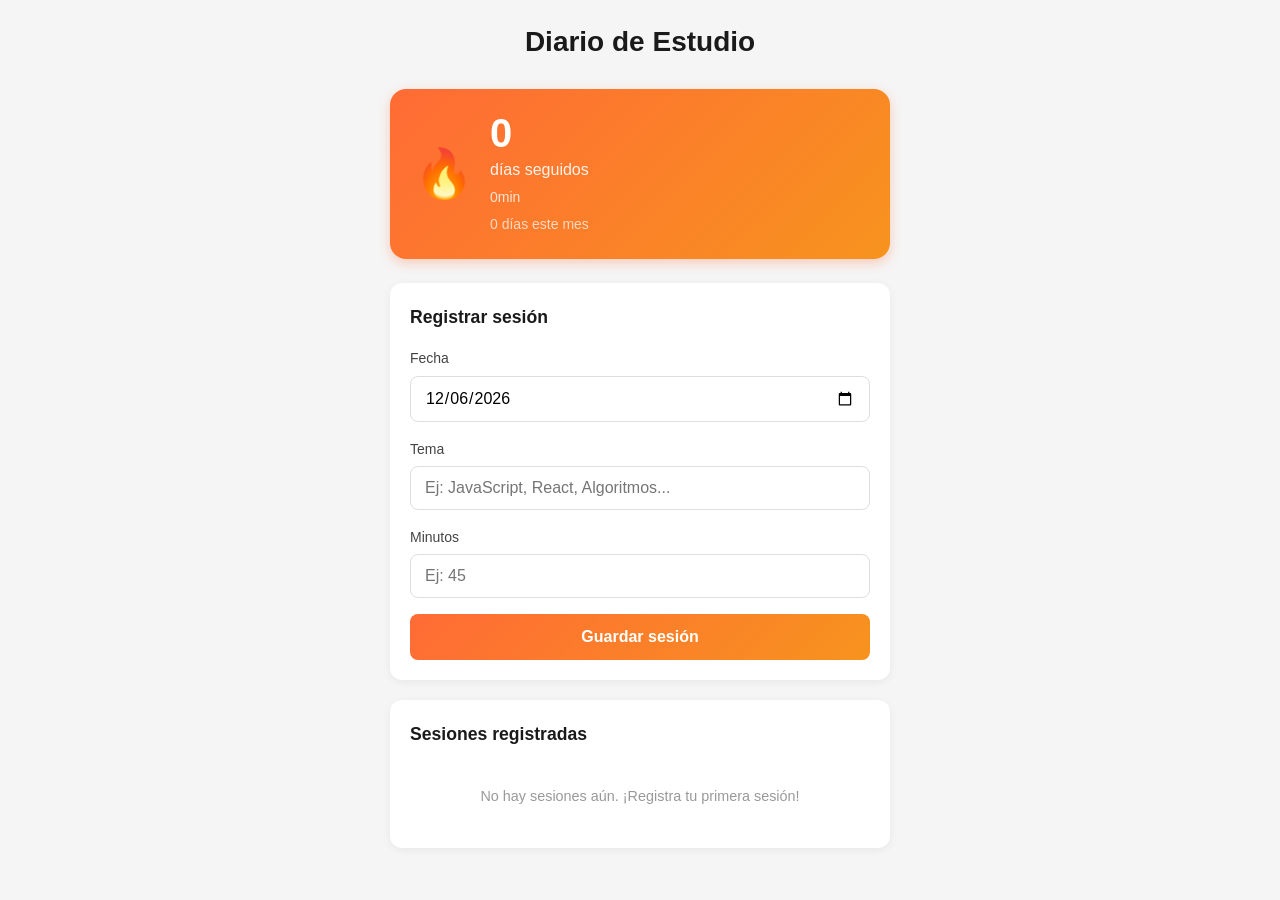
==== Clase2/Ejemplo/index.html @ 39f34b84 "inicio clase 2" ====
<!DOCTYPE html>
<html lang="es">
<head>
    <meta charset="UTF-8">
    <meta name="viewport" content="width=device-width, initial-scale=1.0">
    <title>Diario de Estudio</title>
    <link rel="stylesheet" href="styles.css">
</head>
<body>
    <div class="container">
        <header>
            <h1>Diario de Estudio</h1>
        </header>

        <section class="streak-section">
            <div class="streak-card">
                <span class="streak-fire">🔥</span>
                <div class="streak-info">
                    <span class="streak-number" id="streakNumber">0</span>
                    <span class="streak-label">días seguidos</span>
                    <span class="streak-total" id="streakTotal">0h 0min</span>
                    <span class="streak-month" id="streakMonth">0 días este mes</span>
                </div>
            </div>
        </section>

        <section class="form-section">
            <h2>Registrar sesión</h2>
            <form id="sessionForm">
                <div class="form-group">
                    <label for="date">Fecha</label>
                    <input type="date" id="date" name="date" required max="">
                </div>
                <div class="form-group">
                    <label for="topic">Tema</label>
                    <input type="text" id="topic" name="topic" placeholder="Ej: JavaScript, React, Algoritmos..." required>
                </div>
                <div class="form-group">
                    <label for="minutes">Minutos</label>
                    <input type="number" id="minutes" name="minutes" min="1" placeholder="Ej: 45" required>
                </div>
                <button type="submit" class="btn-primary">Guardar sesión</button>
            </form>
        </section>

        <section class="sessions-section">
            <h2>Sesiones registradas</h2>
            <ul id="sessionsList" class="sessions-list"></ul>
            <p id="emptyMessage" class="empty-message" hidden>No hay sesiones aún. ¡Registra tu primera sesión!</p>
        </section>
    </div>

    <script src="app.js"></script>
</body>
</html>
---- Clase2/Ejemplo/styles.css ----
* {
    margin: 0;
    padding: 0;
    box-sizing: border-box;
}

body {
    font-family: -apple-system, BlinkMacSystemFont, 'Segoe UI', Roboto, Oxygen, Ubuntu, sans-serif;
    background-color: #f5f5f5;
    color: #333;
    line-height: 1.6;
    min-height: 100vh;
    padding: 20px 10px;
}

.container {
    max-width: 500px;
    margin: 0 auto;
}

header {
    text-align: center;
    margin-bottom: 24px;
}

header h1 {
    font-size: 1.75rem;
    font-weight: 600;
    color: #1a1a1a;
}

.streak-section {
    margin-bottom: 24px;
}

.streak-card {
    background: linear-gradient(135deg, #ff6b35 0%, #f7931e 100%);
    border-radius: 16px;
    padding: 24px;
    display: flex;
    align-items: center;
    gap: 16px;
    box-shadow: 0 4px 12px rgba(255, 107, 53, 0.3);
}

.streak-fire {
    font-size: 3rem;
}

.streak-info {
    display: flex;
    flex-direction: column;
}

.streak-number {
    font-size: 2.5rem;
    font-weight: 700;
    color: white;
    line-height: 1;
}

.streak-label {
    font-size: 1rem;
    color: rgba(255, 255, 255, 0.9);
    margin-top: 4px;
}

.streak-total {
    font-size: 0.875rem;
    color: rgba(255, 255, 255, 0.8);
    margin-top: 4px;
}

.streak-month {
    font-size: 0.875rem;
    color: rgba(255, 255, 255, 0.7);
    margin-top: 4px;
}

.form-section,
.sessions-section {
    background: white;
    border-radius: 12px;
    padding: 20px;
    margin-bottom: 20px;
    box-shadow: 0 2px 8px rgba(0, 0, 0, 0.06);
}

.form-section h2,
.sessions-section h2 {
    font-size: 1.1rem;
    font-weight: 600;
    margin-bottom: 16px;
    color: #1a1a1a;
}

.form-group {
    margin-bottom: 16px;
}

.form-group label {
    display: block;
    font-size: 0.875rem;
    font-weight: 500;
    margin-bottom: 6px;
    color: #444;
}

.form-group input {
    width: 100%;
    padding: 12px 14px;
    border: 1px solid #ddd;
    border-radius: 8px;
    font-size: 1rem;
    font-family: inherit;
    transition: border-color 0.2s, box-shadow 0.2s;
}

.form-group input:focus {
    outline: none;
    border-color: #ff6b35;
    box-shadow: 0 0 0 3px rgba(255, 107, 53, 0.15);
}

.btn-primary {
    width: 100%;
    padding: 14px;
    background: linear-gradient(135deg, #ff6b35 0%, #f7931e 100%);
    color: white;
    border: none;
    border-radius: 8px;
    font-size: 1rem;
    font-weight: 600;
    font-family: inherit;
    cursor: pointer;
    transition: transform 0.1s, box-shadow 0.2s;
}

.btn-primary:hover {
    box-shadow: 0 4px 12px rgba(255, 107, 53, 0.4);
}

.btn-primary:active {
    transform: scale(0.98);
}

.sessions-list {
    list-style: none;
}

.session-item {
    display: flex;
    justify-content: space-between;
    align-items: center;
    padding: 14px 0;
    border-bottom: 1px solid #eee;
}

.session-item:last-child {
    border-bottom: none;
}

.session-info {
    display: flex;
    flex-direction: column;
    gap: 4px;
}

.session-date {
    font-size: 0.875rem;
    color: #666;
}

.session-topic {
    font-weight: 500;
    color: #1a1a1a;
}

.session-minutes {
    background: #fff3eb;
    color: #ff6b35;
    padding: 4px 10px;
    border-radius: 20px;
    font-size: 0.8rem;
    font-weight: 600;
    white-space: nowrap;
}

.btn-delete {
    background: none;
    border: none;
    color: #ccc;
    font-size: 1.25rem;
    line-height: 1;
    cursor: pointer;
    padding: 4px 8px;
    border-radius: 4px;
    transition: color 0.2s, background-color 0.2s;
    margin-left: 12px;
}

.btn-delete:hover {
    color: #ff6b35;
    background-color: #fff3eb;
}

.btn-delete:focus {
    outline: none;
    box-shadow: 0 0 0 2px rgba(255, 107, 53, 0.4);
}

.empty-message {
    text-align: center;
    color: #999;
    padding: 20px;
    font-size: 0.9rem;
}
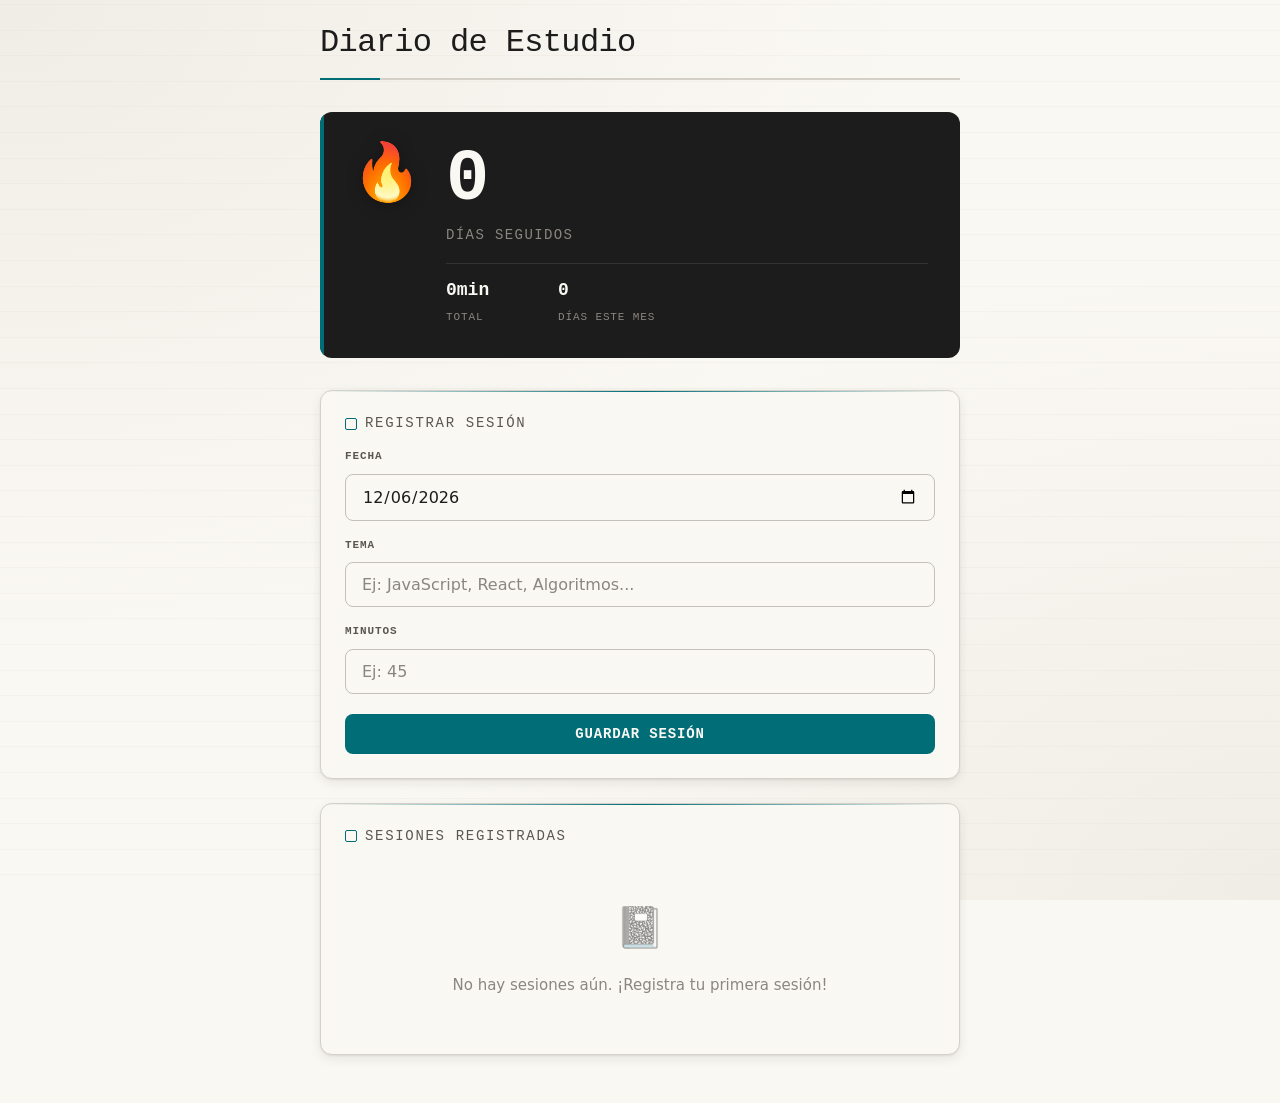
==== commit 444b6d0a: "cont clase 2" ====
--- a/Clase2/Ejemplo/index.html
+++ b/Clase2/Ejemplo/index.html
@@ -14,12 +14,20 @@
 
         <section class="streak-section">
             <div class="streak-card">
-                <span class="streak-fire">🔥</span>
+                <span class="streak-fire" aria-hidden="true">🔥</span>
                 <div class="streak-info">
                     <span class="streak-number" id="streakNumber">0</span>
                     <span class="streak-label">días seguidos</span>
-                    <span class="streak-total" id="streakTotal">0h 0min</span>
-                    <span class="streak-month" id="streakMonth">0 días este mes</span>
+                    <div class="streak-meta">
+                        <div class="streak-stat">
+                            <span class="streak-stat-value" id="streakTotal">0h 0min</span>
+                            <span class="streak-stat-label">Total</span>
+                        </div>
+                        <div class="streak-stat">
+                            <span class="streak-stat-value" id="streakMonth">0</span>
+                            <span class="streak-stat-label">Días este mes</span>
+                        </div>
+                    </div>
                 </div>
             </div>
         </section>
--- a/Clase2/Ejemplo/styles.css
+++ b/Clase2/Ejemplo/styles.css
@@ -1,217 +1,566 @@
-* {
-    margin: 0;
-    padding: 0;
-    box-sizing: border-box;
+/* ============================================================
+   Diario de Estudio — Field Notebook Design System
+   ============================================================ */
+
+/* --- Color Tokens --- */
+:root {
+  --paper: #FAF8F3;
+  --paper-dark: #F0EDE6;
+  --ink: #1C1C1C;
+  --ink-muted: #5A5650;
+  --ink-light: #8A8680;
+  --accent: #006D77;
+  --accent-soft: #E0F2F3;
+  --rule: #D4D0C8;
+  --rule-strong: #C4C0B8;
+  --shadow: rgba(28, 28, 28, 0.08);
+  --shadow-strong: rgba(28, 28, 28, 0.12);
+  --danger: #B83B3B;
+  --danger-soft: #FDEAEB;
+  
+  --radius-sm: 4px;
+  --radius-md: 8px;
+  --radius-lg: 12px;
+  
+  --space-1: 4px;
+  --space-2: 8px;
+  --space-3: 12px;
+  --space-4: 16px;
+  --space-5: 24px;
+  --space-6: 32px;
+  --space-7: 48px;
+  
+  --font-mono: ui-monospace, SFMono-Regular, 'SF Mono', Menlo, Consolas, 'Liberation Mono', monospace;
+  --font-ui: system-ui, -apple-system, BlinkMacSystemFont, 'Segoe UI', Roboto, 'Helvetica Neue', Arial, sans-serif;
+}
+
+/* --- Reset & Base --- */
+*, *::before, *::after {
+  box-sizing: border-box;
+  margin: 0;
+  padding: 0;
+}
+
+html {
+  font-size: 16px;
+  -webkit-text-size-adjust: 100%;
 }
 
 body {
-    font-family: -apple-system, BlinkMacSystemFont, 'Segoe UI', Roboto, Oxygen, Ubuntu, sans-serif;
-    background-color: #f5f5f5;
-    color: #333;
-    line-height: 1.6;
-    min-height: 100vh;
-    padding: 20px 10px;
+  font-family: var(--font-ui);
+  background: var(--paper);
+  color: var(--ink);
+  line-height: 1.6;
+  min-height: 100vh;
+  padding: var(--space-5) var(--space-3);
+  
+  /* Subtle paper texture via gradient noise */
+  background-image: 
+    radial-gradient(ellipse at top left, var(--paper-dark) 0%, transparent 50%),
+    radial-gradient(ellipse at bottom right, var(--paper-dark) 0%, transparent 50%);
+  background-attachment: fixed;
+}
+
+/* Ruled paper lines on body for notebook feel */
+body::before {
+  content: "";
+  position: fixed;
+  inset: 0;
+  background-image: repeating-linear-gradient(
+    0deg,
+    transparent,
+    transparent calc(1.6rem - 1px),
+    var(--rule) calc(1.6rem - 1px),
+    var(--rule) 1.6rem
+  );
+  opacity: 0.15;
+  pointer-events: none;
+  z-index: 0;
 }
 
 .container {
-    max-width: 500px;
-    margin: 0 auto;
-}
-
+  max-width: 640px;
+  margin: 0 auto;
+  position: relative;
+  z-index: 1;
+}
+
+/* ============================================================
+   Typography Scale
+   ============================================================ */
+h1, h2, h3 {
+  font-weight: 600;
+  line-height: 1.2;
+  color: var(--ink);
+}
+
+h1 { font-size: clamp(1.75rem, 4vw, 2.25rem); }
+h2 { font-size: clamp(1.125rem, 2.5vw, 1.25rem); }
+h3 { font-size: clamp(1rem, 2vw, 1.125rem); }
+
+/* ============================================================
+   Header — Notebook Title
+   ============================================================ */
 header {
-    text-align: center;
-    margin-bottom: 24px;
+  margin-bottom: var(--space-6);
+  padding-bottom: var(--space-4);
+  border-bottom: 2px solid var(--rule);
+  position: relative;
+}
+
+header::after {
+  content: "";
+  position: absolute;
+  bottom: -2px;
+  left: 0;
+  width: 60px;
+  height: 2px;
+  background: var(--accent);
 }
 
 header h1 {
-    font-size: 1.75rem;
-    font-weight: 600;
-    color: #1a1a1a;
-}
-
+  font-family: var(--font-mono);
+  font-weight: 500;
+  letter-spacing: -0.02em;
+  font-size: clamp(1.5rem, 3.5vw, 2rem);
+}
+
+/* ============================================================
+   Streak Hero — The Counter
+   ============================================================ */
 .streak-section {
-    margin-bottom: 24px;
+  margin-bottom: var(--space-6);
 }
 
 .streak-card {
-    background: linear-gradient(135deg, #ff6b35 0%, #f7931e 100%);
-    border-radius: 16px;
-    padding: 24px;
-    display: flex;
-    align-items: center;
-    gap: 16px;
-    box-shadow: 0 4px 12px rgba(255, 107, 53, 0.3);
+  background: var(--ink);
+  border-radius: var(--radius-lg);
+  padding: var(--space-6);
+  display: grid;
+  grid-template-columns: auto 1fr;
+  gap: var(--space-5);
+  align-items: start;
+  position: relative;
+  overflow: hidden;
+}
+
+/* Accent bar on left */
+.streak-card::before {
+  content: "";
+  position: absolute;
+  left: 0;
+  top: 0;
+  bottom: 0;
+  width: 4px;
+  background: var(--accent);
 }
 
 .streak-fire {
-    font-size: 3rem;
+  font-size: clamp(2.5rem, 5vw, 3.5rem);
+  line-height: 1;
+  filter: drop-shadow(0 2px 8px rgba(0, 0, 0, 0.3));
+  animation: flicker 2s ease-in-out infinite;
+}
+
+@keyframes flicker {
+  0%, 100% { opacity: 1; transform: scale(1) rotate(-2deg); }
+  50% { opacity: 0.85; transform: scale(1.02) rotate(2deg); }
 }
 
 .streak-info {
-    display: flex;
-    flex-direction: column;
+  display: grid;
+  gap: var(--space-2);
 }
 
 .streak-number {
-    font-size: 2.5rem;
-    font-weight: 700;
-    color: white;
-    line-height: 1;
+  font-family: var(--font-mono);
+  font-size: clamp(3rem, 8vw, 4.5rem);
+  font-weight: 700;
+  color: var(--paper);
+  line-height: 1;
+  letter-spacing: -0.03em;
 }
 
 .streak-label {
-    font-size: 1rem;
-    color: rgba(255, 255, 255, 0.9);
-    margin-top: 4px;
-}
-
-.streak-total {
-    font-size: 0.875rem;
-    color: rgba(255, 255, 255, 0.8);
-    margin-top: 4px;
-}
-
-.streak-month {
-    font-size: 0.875rem;
-    color: rgba(255, 255, 255, 0.7);
-    margin-top: 4px;
-}
-
+  font-family: var(--font-mono);
+  font-size: clamp(0.75rem, 1.5vw, 0.875rem);
+  color: var(--ink-light);
+  text-transform: uppercase;
+  letter-spacing: 0.1em;
+  font-weight: 500;
+}
+
+.streak-meta {
+  display: flex;
+  flex-wrap: wrap;
+  gap: var(--space-3);
+  margin-top: var(--space-2);
+  padding-top: var(--space-3);
+  border-top: 1px solid rgba(255, 255, 255, 0.1);
+}
+
+.streak-stat {
+  display: flex;
+  flex-direction: column;
+  gap: var(--space-1);
+  min-width: 100px;
+}
+
+.streak-stat-value {
+  font-family: var(--font-mono);
+  font-size: 1.125rem;
+  font-weight: 600;
+  color: var(--paper);
+}
+
+.streak-stat-label {
+  font-family: var(--font-mono);
+  font-size: 0.6875rem;
+  color: var(--ink-light);
+  text-transform: uppercase;
+  letter-spacing: 0.08em;
+}
+
+/* ============================================================
+   Sections — Notebook Pages
+   ============================================================ */
 .form-section,
 .sessions-section {
-    background: white;
-    border-radius: 12px;
-    padding: 20px;
-    margin-bottom: 20px;
-    box-shadow: 0 2px 8px rgba(0, 0, 0, 0.06);
+  background: var(--paper);
+  border: 1px solid var(--rule);
+  border-radius: var(--radius-lg);
+  padding: var(--space-5);
+  margin-bottom: var(--space-5);
+  box-shadow: 
+    0 1px 2px var(--shadow),
+    0 4px 12px var(--shadow);
+  position: relative;
+}
+
+.form-section::before,
+.sessions-section::before {
+  content: "";
+  position: absolute;
+  top: 0;
+  left: 0;
+  right: 0;
+  height: 1px;
+  background: linear-gradient(90deg, transparent, var(--accent), transparent);
 }
 
 .form-section h2,
 .sessions-section h2 {
-    font-size: 1.1rem;
-    font-weight: 600;
-    margin-bottom: 16px;
-    color: #1a1a1a;
-}
-
+  font-family: var(--font-mono);
+  font-weight: 500;
+  font-size: 0.875rem;
+  text-transform: uppercase;
+  letter-spacing: 0.12em;
+  color: var(--ink-muted);
+  margin-bottom: var(--space-4);
+  display: flex;
+  align-items: center;
+  gap: var(--space-2);
+}
+
+.form-section h2::before,
+.sessions-section h2::before {
+  content: "";
+  width: 12px;
+  height: 12px;
+  border: 1.5px solid var(--accent);
+  border-radius: 2px;
+  flex-shrink: 0;
+}
+
+/* ============================================================
+   Form — Entry Fields
+   ============================================================ */
 .form-group {
-    margin-bottom: 16px;
+  margin-bottom: var(--space-4);
 }
 
 .form-group label {
-    display: block;
-    font-size: 0.875rem;
-    font-weight: 500;
-    margin-bottom: 6px;
-    color: #444;
+  display: block;
+  font-family: var(--font-mono);
+  font-size: 0.6875rem;
+  font-weight: 600;
+  text-transform: uppercase;
+  letter-spacing: 0.08em;
+  color: var(--ink-muted);
+  margin-bottom: var(--space-2);
 }
 
 .form-group input {
-    width: 100%;
-    padding: 12px 14px;
-    border: 1px solid #ddd;
-    border-radius: 8px;
-    font-size: 1rem;
-    font-family: inherit;
-    transition: border-color 0.2s, box-shadow 0.2s;
+  width: 100%;
+  padding: var(--space-3) var(--space-4);
+  border: 1.5px solid var(--rule-strong);
+  border-radius: var(--radius-md);
+  font-family: var(--font-ui);
+  font-size: 1rem;
+  color: var(--ink);
+  background: var(--paper);
+  transition: border-color 0.15s ease, box-shadow 0.15s ease, background-color 0.15s ease;
+}
+
+.form-group input::placeholder {
+  color: var(--ink-light);
+  font-weight: 400;
+}
+
+.form-group input:hover {
+  border-color: var(--ink-light);
 }
 
 .form-group input:focus {
-    outline: none;
-    border-color: #ff6b35;
-    box-shadow: 0 0 0 3px rgba(255, 107, 53, 0.15);
+  outline: none;
+  border-color: var(--accent);
+  box-shadow: 0 0 0 3px var(--accent-soft);
+  background: #FFF;
+}
+
+.form-group input:disabled {
+  opacity: 0.5;
+  cursor: not-allowed;
 }
 
 .btn-primary {
-    width: 100%;
-    padding: 14px;
-    background: linear-gradient(135deg, #ff6b35 0%, #f7931e 100%);
-    color: white;
-    border: none;
-    border-radius: 8px;
-    font-size: 1rem;
-    font-weight: 600;
-    font-family: inherit;
-    cursor: pointer;
-    transition: transform 0.1s, box-shadow 0.2s;
+  width: 100%;
+  padding: var(--space-3) var(--space-5);
+  background: var(--accent);
+  color: var(--paper);
+  border: none;
+  border-radius: var(--radius-md);
+  font-family: var(--font-mono);
+  font-size: 0.875rem;
+  font-weight: 600;
+  text-transform: uppercase;
+  letter-spacing: 0.06em;
+  cursor: pointer;
+  transition: background-color 0.15s ease, transform 0.05s ease, box-shadow 0.15s ease;
+  margin-top: var(--space-1);
 }
 
 .btn-primary:hover {
-    box-shadow: 0 4px 12px rgba(255, 107, 53, 0.4);
+  background: #005a63;
 }
 
 .btn-primary:active {
-    transform: scale(0.98);
-}
-
+  transform: scale(0.99);
+}
+
+.btn-primary:focus-visible {
+  outline: none;
+  box-shadow: 0 0 0 3px var(--accent-soft), 0 0 0 6px var(--accent);
+}
+
+/* ============================================================
+   Sessions List — Log Entries
+   ============================================================ */
 .sessions-list {
-    list-style: none;
+  list-style: none;
 }
 
 .session-item {
-    display: flex;
-    justify-content: space-between;
-    align-items: center;
-    padding: 14px 0;
-    border-bottom: 1px solid #eee;
+  display: grid;
+  grid-template-columns: auto 1fr auto;
+  gap: var(--space-3) var(--space-4);
+  align-items: center;
+  padding: var(--space-3) 0;
+  border-bottom: 1px dashed var(--rule);
+  transition: background-color 0.15s ease;
+  border-radius: var(--radius-sm);
+  margin: 0 calc(var(--space-3) * -1);
+  padding-left: var(--space-3);
+  padding-right: var(--space-3);
 }
 
 .session-item:last-child {
-    border-bottom: none;
+  border-bottom: none;
+}
+
+.session-item:hover {
+  background: var(--accent-soft);
+}
+
+.session-marker {
+  width: 8px;
+  height: 8px;
+  border-radius: 50%;
+  background: var(--accent);
+  flex-shrink: 0;
+  box-shadow: 0 0 0 2px var(--paper);
 }
 
 .session-info {
-    display: flex;
-    flex-direction: column;
-    gap: 4px;
+  display: grid;
+  gap: var(--space-1);
+  min-width: 0;
 }
 
 .session-date {
-    font-size: 0.875rem;
-    color: #666;
+  font-family: var(--font-mono);
+  font-size: 0.75rem;
+  color: var(--ink-light);
+  font-weight: 500;
 }
 
 .session-topic {
-    font-weight: 500;
-    color: #1a1a1a;
+  font-weight: 500;
+  color: var(--ink);
+  word-break: break-word;
 }
 
 .session-minutes {
-    background: #fff3eb;
-    color: #ff6b35;
-    padding: 4px 10px;
-    border-radius: 20px;
-    font-size: 0.8rem;
-    font-weight: 600;
-    white-space: nowrap;
+  font-family: var(--font-mono);
+  font-size: 0.75rem;
+  font-weight: 600;
+  color: var(--accent);
+  background: var(--accent-soft);
+  padding: var(--space-1) var(--space-3);
+  border-radius: var(--radius-sm);
+  white-space: nowrap;
+  justify-self: end;
 }
 
 .btn-delete {
-    background: none;
-    border: none;
-    color: #ccc;
-    font-size: 1.25rem;
-    line-height: 1;
-    cursor: pointer;
-    padding: 4px 8px;
-    border-radius: 4px;
-    transition: color 0.2s, background-color 0.2s;
-    margin-left: 12px;
+  background: transparent;
+  border: none;
+  color: var(--ink-light);
+  font-size: 1.25rem;
+  line-height: 1;
+  cursor: pointer;
+  padding: var(--space-2);
+  border-radius: var(--radius-sm);
+  transition: color 0.15s ease, background-color 0.15s ease;
+  opacity: 0;
+  transform: translateX(8px);
+}
+
+.session-item:hover .btn-delete,
+.btn-delete:focus-visible {
+  opacity: 1;
+  transform: translateX(0);
 }
 
 .btn-delete:hover {
-    color: #ff6b35;
-    background-color: #fff3eb;
-}
-
-.btn-delete:focus {
-    outline: none;
-    box-shadow: 0 0 0 2px rgba(255, 107, 53, 0.4);
-}
-
+  color: var(--danger);
+  background: var(--danger-soft);
+}
+
+.btn-delete:focus-visible {
+  outline: none;
+  box-shadow: 0 0 0 2px var(--danger);
+}
+
+/* ============================================================
+   Empty State
+   ============================================================ */
 .empty-message {
+  text-align: center;
+  color: var(--ink-light);
+  padding: var(--space-6) var(--space-3);
+  font-size: 0.9375rem;
+  line-height: 1.7;
+}
+
+.empty-message::before {
+  content: "📓";
+  display: block;
+  font-size: 2.5rem;
+  margin-bottom: var(--space-3);
+  opacity: 0.5;
+}
+
+/* ============================================================
+   Responsive
+   ============================================================ */
+@media (max-width: 480px) {
+  body {
+    padding: var(--space-3) var(--space-2);
+  }
+  
+  .form-section,
+  .sessions-section {
+    padding: var(--space-4);
+    border-radius: var(--radius-md);
+  }
+  
+  .streak-card {
+    grid-template-columns: 1fr;
+    gap: var(--space-4);
     text-align: center;
-    color: #999;
-    padding: 20px;
-    font-size: 0.9rem;
+  }
+  
+  .streak-card::before {
+    display: none;
+  }
+  
+  .streak-fire {
+    justify-self: center;
+  }
+  
+  .streak-meta {
+    justify-content: center;
+  }
+  
+  .session-item {
+    grid-template-columns: auto 1fr;
+    grid-template-rows: auto auto;
+    grid-template-areas: 
+      "marker info"
+      "marker minutes";
+  }
+  
+  .session-marker {
+    grid-area: marker;
+  }
+  
+  .session-info {
+    grid-area: info;
+  }
+  
+  .session-minutes {
+    grid-area: minutes;
+    justify-self: start;
+  }
+  
+  .btn-delete {
+    opacity: 1;
+    transform: none;
+  }
+}
+
+/* ============================================================
+   Reduced Motion
+   ============================================================ */
+@media (prefers-reduced-motion: reduce) {
+  .streak-fire {
+    animation: none;
+  }
+  
+  *,
+  *::before,
+  *::after {
+    transition-duration: 0.01ms !important;
+    animation-duration: 0.01ms !important;
+  }
+}
+
+/* ============================================================
+   Focus Visible Polyfill (for keyboard nav)
+   ============================================================ */
+:focus:not(:focus-visible) {
+  outline: none;
+}
+
+:focus-visible {
+  outline: 2px solid var(--accent);
+  outline-offset: 2px;
+}
+
+button:focus-visible,
+input:focus-visible,
+a:focus-visible {
+  outline: 2px solid var(--accent);
+  outline-offset: 2px;
 }
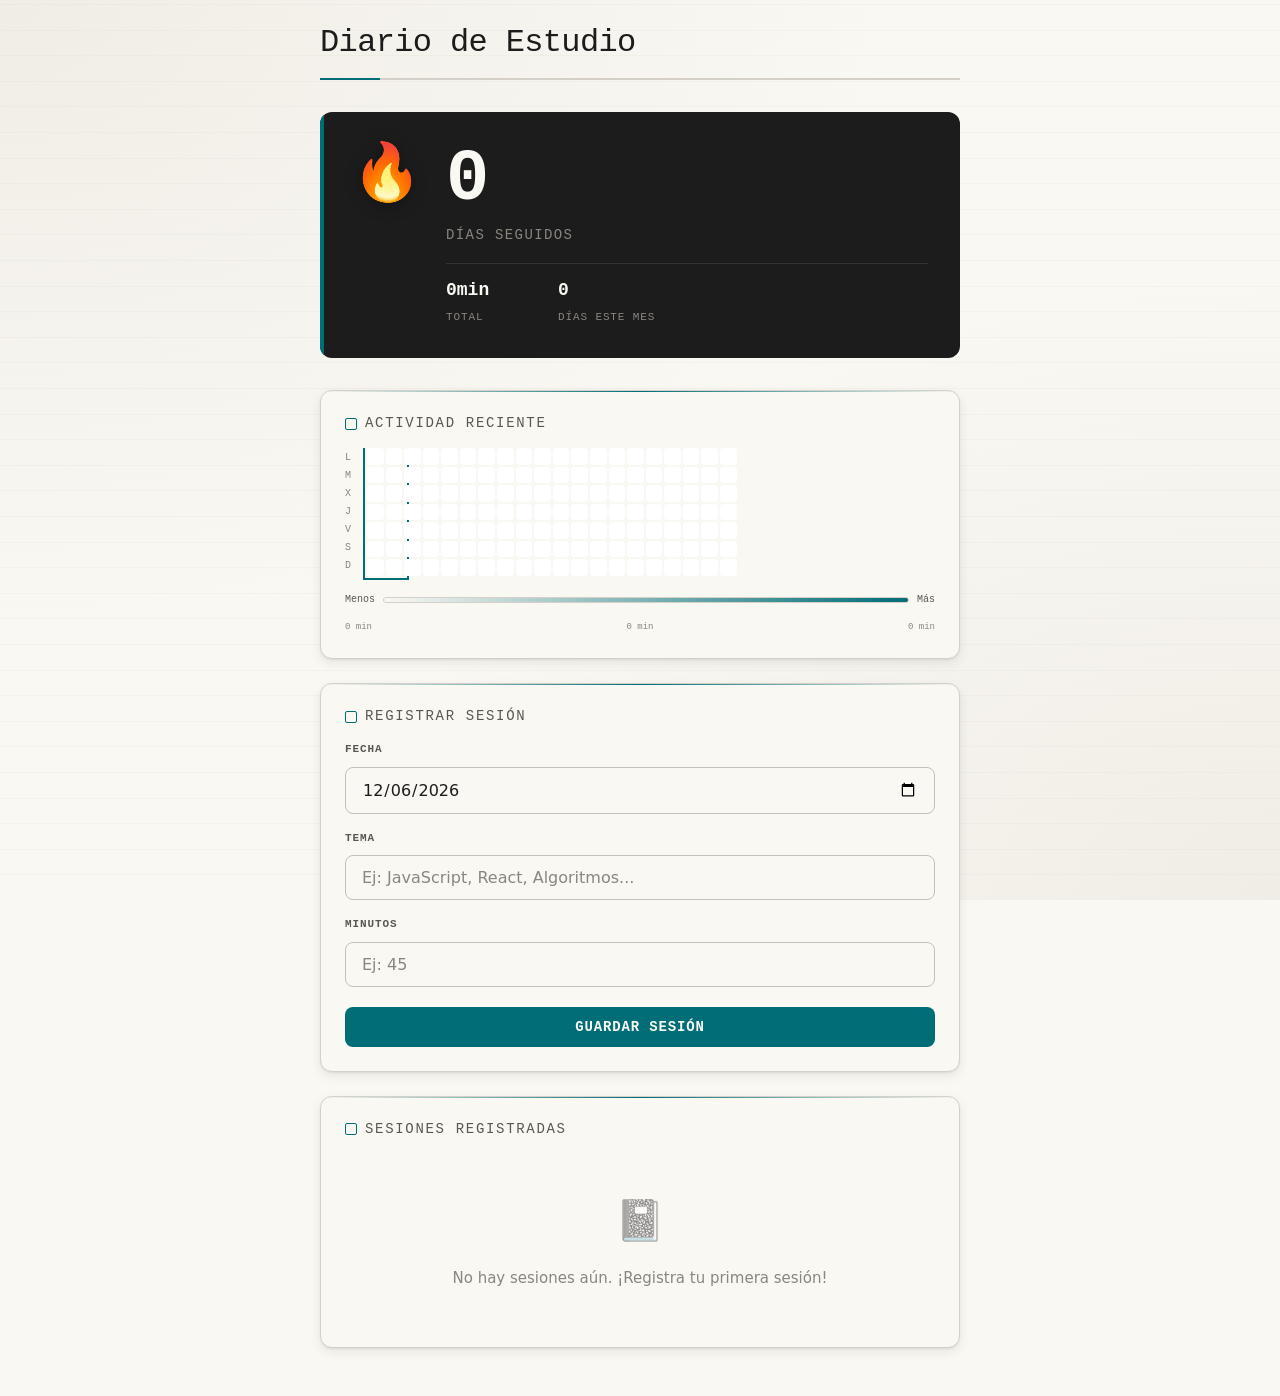
==== commit 04d17844: "init clase 3" ====
--- a/Clase2/Ejemplo/index.html
+++ b/Clase2/Ejemplo/index.html
@@ -32,6 +32,27 @@
             </div>
         </section>
 
+        <section class="heatmap-section" aria-label="Mapa de calor de actividad de 20 semanas">
+            <h2>Actividad reciente</h2>
+            <div class="heatmap-wrapper">
+                <!-- Eje vertical: días L M X J V S D -->
+                <div class="heatmap-y-axis" aria-hidden="true">
+                    <span>L</span><span>M</span><span>X</span><span>J</span><span>V</span><span>S</span><span>D</span>
+                </div>
+                <!-- Grid del mapa -->
+                <div class="heatmap-grid" role="grid" tabindex="0" aria-roledescription="mapa de calor" aria-label="Mapa de calor de 20 semanas, navega con flechas">
+                    <!-- 140 <button class="heatmap-day"> generados por JS -->
+                </div>
+            </div>
+            <!-- Leyenda RF-6 -->
+            <div class="heatmap-legend" aria-hidden="true">
+                <span class="heatmap-legend-label">Menos</span>
+                <div class="heatmap-legend-gradient"></div>
+                <span class="heatmap-legend-label">Más</span>
+                <div class="heatmap-legend-ticks" aria-hidden="true"></div>
+            </div>
+        </section>
+
         <section class="form-section">
             <h2>Registrar sesión</h2>
             <form id="sessionForm">
--- a/Clase2/Ejemplo/styles.css
+++ b/Clase2/Ejemplo/styles.css
@@ -563,4 +563,221 @@
 a:focus-visible {
   outline: 2px solid var(--accent);
   outline-offset: 2px;
+}
+
+/* ============================================================
+   Heatmap — Mapa de calor de 20 semanas
+   ============================================================ */
+.heatmap-section {
+  background: var(--paper);
+  border: 1px solid var(--rule);
+  border-radius: var(--radius-lg);
+  padding: var(--space-5);
+  margin-bottom: var(--space-5);
+  box-shadow: 
+    0 1px 2px var(--shadow),
+    0 4px 12px var(--shadow);
+  position: relative;
+}
+
+.heatmap-section::before {
+  content: "";
+  position: absolute;
+  top: 0;
+  left: 0;
+  right: 0;
+  height: 1px;
+  background: linear-gradient(90deg, transparent, var(--accent), transparent);
+}
+
+.heatmap-section h2 {
+  font-family: var(--font-mono);
+  font-weight: 500;
+  font-size: 0.875rem;
+  text-transform: uppercase;
+  letter-spacing: 0.12em;
+  color: var(--ink-muted);
+  margin-bottom: var(--space-4);
+  display: flex;
+  align-items: center;
+  gap: var(--space-2);
+}
+
+.heatmap-section h2::before {
+  content: "";
+  width: 12px;
+  height: 12px;
+  border: 1.5px solid var(--accent);
+  border-radius: 2px;
+  flex-shrink: 0;
+}
+
+.heatmap-wrapper {
+  display: flex;
+  gap: var(--space-2);
+  overflow-x: auto;
+  padding-bottom: var(--space-1); /* espacio para scrollbar */
+}
+
+.heatmap-y-axis {
+  display: grid;
+  grid-template-rows: repeat(7, 1fr);
+  gap: 2px;
+  font-family: var(--font-mono);
+  font-size: 0.625rem;
+  color: var(--ink-light);
+  text-transform: uppercase;
+  text-align: right;
+  padding-right: var(--space-2);
+  padding-top: 2px; /* alinear con grid */
+  padding-bottom: 2px;
+  flex-shrink: 0;
+}
+
+.heatmap-y-axis span {
+  display: flex;
+  align-items: center;
+  justify-content: flex-end;
+  height: 100%;
+}
+
+.heatmap-grid {
+  display: grid;
+  grid-template-columns: repeat(20, 1fr);
+  grid-template-rows: repeat(7, 1fr);
+  gap: 2px;
+  min-width: max-content;
+}
+
+.heatmap-day {
+  aspect-ratio: 1;
+  width: 100%;
+  border: none;
+  border-radius: var(--radius-sm);
+  background: var(--paper);
+  cursor: default;
+  transition: transform 0.1s ease, box-shadow 0.1s ease, background-color 0.1s ease;
+  position: relative;
+  padding: 0;
+}
+
+.heatmap-day[data-minutos="0"],
+.heatmap-day[data-es-futuro="true"],
+.heatmap-day[data-es-prehistoria="true"] {
+  pointer-events: none;
+}
+
+.heatmap-day:focus-visible,
+.heatmap-day:hover {
+  transform: scale(1.3);
+  z-index: 1;
+  box-shadow: 0 0 0 2px var(--accent);
+  outline: none;
+}
+
+.heatmap-day::after {
+  content: attr(data-tooltip);
+  position: absolute;
+  bottom: 120%;
+  left: 50%;
+  transform: translateX(-50%);
+  padding: var(--space-1) var(--space-2);
+  background: var(--ink);
+  color: var(--paper);
+  font-size: 0.6875rem;
+  font-family: var(--font-mono);
+  border-radius: var(--radius-sm);
+  white-space: nowrap;
+  opacity: 0;
+  pointer-events: none;
+  transition: opacity 0.15s ease;
+  z-index: 10;
+}
+
+.heatmap-day:hover::after,
+.heatmap-day:focus::after,
+.heatmap-day--tooltip-visible::after {
+  opacity: 1;
+}
+
+/* Flecha del tooltip */
+.heatmap-day::before {
+  content: "";
+  position: absolute;
+  bottom: 106%;
+  left: 50%;
+  transform: translateX(-50%);
+  border-width: 5px;
+  border-style: solid;
+  border-color: var(--ink) transparent transparent transparent;
+  opacity: 0;
+  pointer-events: none;
+  transition: opacity 0.15s ease;
+  z-index: 10;
+}
+
+.heatmap-day:hover::before,
+.heatmap-day:focus::before,
+.heatmap-day--tooltip-visible::before {
+  opacity: 1;
+}
+
+.heatmap-legend {
+  display: flex;
+  align-items: center;
+  gap: var(--space-2);
+  margin-top: var(--space-3);
+  font-family: var(--font-mono);
+  font-size: 0.625rem;
+  color: var(--ink-muted);
+  flex-wrap: wrap;
+}
+
+.heatmap-legend-gradient {
+  flex: 1;
+  min-width: 120px;
+  height: 6px;
+  border-radius: var(--radius-sm);
+  background: linear-gradient(90deg, var(--paper), var(--accent));
+  border: 1px solid var(--rule);
+}
+
+.heatmap-legend-ticks {
+  display: flex;
+  justify-content: space-between;
+  width: 100%;
+  min-width: 120px;
+  margin-top: var(--space-1);
+  font-size: 0.5625rem;
+  color: var(--ink-light);
+}
+
+@media (prefers-reduced-motion: reduce) {
+  .heatmap-day {
+    transition: none;
+  }
+  .heatmap-day::after,
+  .heatmap-day::before {
+    transition: none;
+  }
+}
+
+@media (max-width: 480px) {
+  .heatmap-day {
+    width: 10px;
+    height: 10px;
+  }
+  .heatmap-y-axis {
+    font-size: 0.5625rem;
+    padding-right: var(--space-1);
+  }
+  .heatmap-legend {
+    font-size: 0.5625rem;
+  }
+  .heatmap-legend-gradient {
+    min-width: 100px;
+  }
+  .heatmap-legend-ticks {
+    min-width: 100px;
+  }
 }
